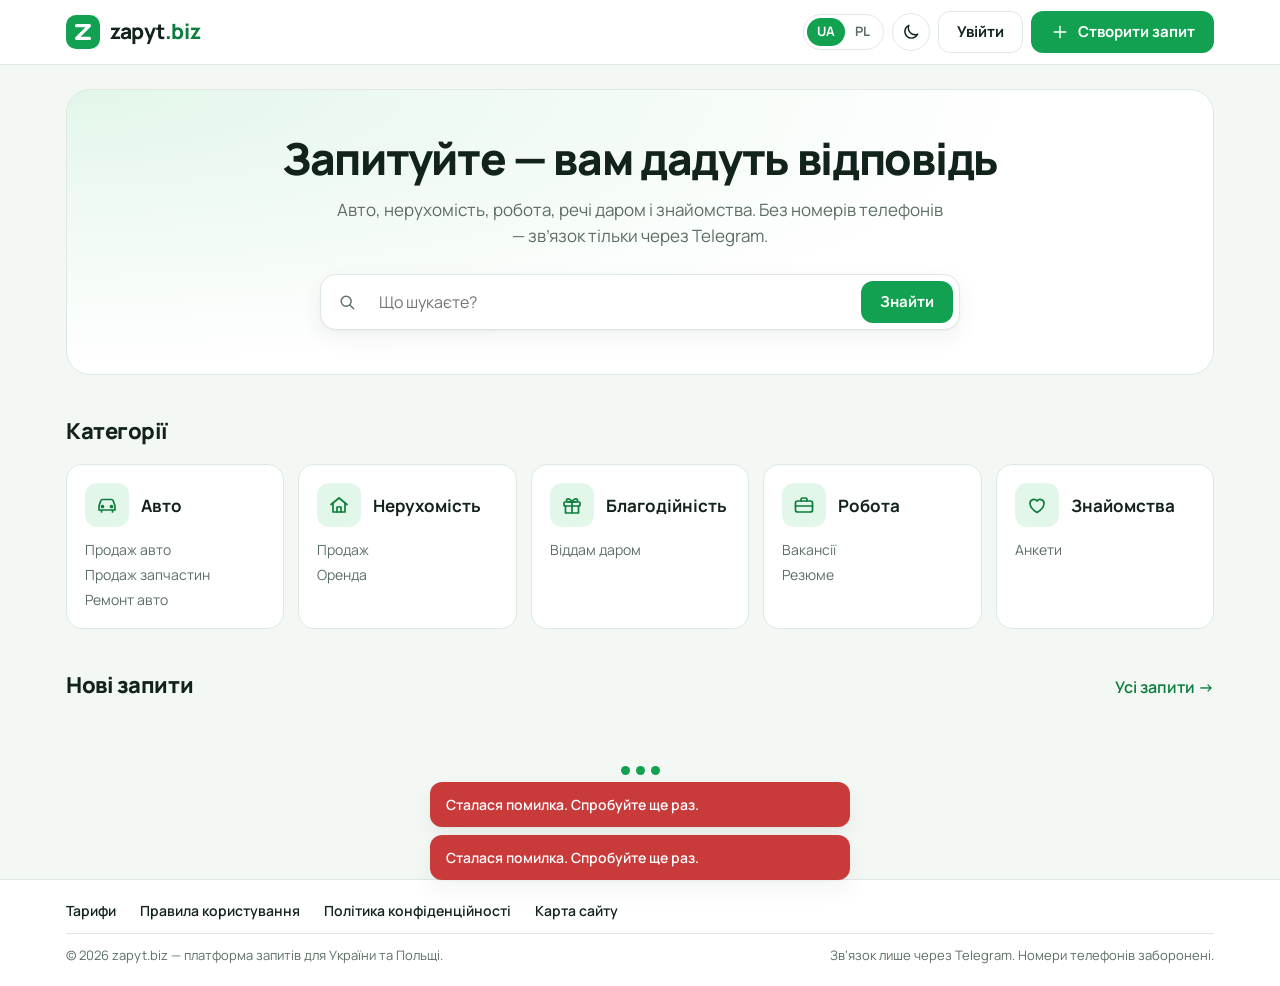
==== public/index.html @ 94d5d142 "Демо-режим для GitHub Pages: дані в браузері, відносні шляхи Co-Authored-By: Claude Opus 5.5 <norepl" ====
<!doctype html>
<html lang="uk">
<head>
  <meta charset="utf-8">
  <meta name="viewport" content="width=device-width, initial-scale=1">
  <title>zapyt.biz — запити на авто, нерухомість, роботу</title>
  <meta name="description" content="zapyt.biz — платформа запитів: авто, нерухомість, благодійність, робота, знайомства. Platforma zapytań po ukraińsku i po polsku.">
  <meta name="theme-color" content="#12a150">
  <link rel="icon" href="data:image/svg+xml,%3Csvg xmlns='http://www.w3.org/2000/svg' viewBox='0 0 32 32'%3E%3Crect width='32' height='32' rx='9' fill='%2312a150'/%3E%3Cpath d='M10 10h12l-12 12h12' fill='none' stroke='%23fff' stroke-width='3.2' stroke-linecap='round' stroke-linejoin='round'/%3E%3C/svg%3E">
  <script>
    (function () {
      var theme = null;
      try { theme = localStorage.getItem('theme'); } catch (e) {}
      if (!theme) theme = matchMedia('(prefers-color-scheme: dark)').matches ? 'dark' : 'light';
      document.documentElement.dataset.theme = theme;
    })();
  </script>
  <link rel="preconnect" href="https://fonts.googleapis.com">
  <link rel="preconnect" href="https://fonts.gstatic.com" crossorigin>
  <link href="https://fonts.googleapis.com/css2?family=Manrope:wght@400;500;600;700;800&display=swap" rel="stylesheet">
  <link rel="stylesheet" href="styles.css">
</head>
<body>
  <div class="demo-banner" id="demo-banner" hidden></div>
  <header class="header">
    <div class="container header-row">
      <a class="logo" href="#/" aria-label="zapyt.biz">
        <span class="logo-mark"><svg viewBox="0 0 32 32" aria-hidden="true"><path d="M10 10h12l-12 12h12" fill="none" stroke="currentColor" stroke-width="3.2" stroke-linecap="round" stroke-linejoin="round"/></svg></span>
        <span>zapyt<b>.biz</b></span>
      </a>
      <div class="header-actions" id="header-actions"></div>
    </div>
  </header>

  <main class="container" id="app"></main>

  <footer class="footer">
    <div class="container footer-row" id="footer"></div>
  </footer>

  <div id="modal-root"></div>
  <div id="toasts" aria-live="polite"></div>

  <script src="i18n.js"></script>
  <script src="pages.js"></script>
  <script src="demo-api.js"></script>
  <script src="app.js"></script>
</body>
</html>
---- public/styles.css ----
:root {
  --bg: #f4f8f5;
  --surface: #ffffff;
  --surface-2: #f0f6f2;
  --text: #11231a;
  --muted: #5c6f64;
  --border: #dfe9e3;
  --green: #12a150;
  --green-hover: #0d8a43;
  --green-soft: #e3f6ea;
  --green-text: #0b7d3c;
  --on-green: #ffffff;
  --danger: #c93a3a;
  --shadow: 0 1px 2px rgba(16, 40, 26, .05), 0 8px 24px rgba(16, 40, 26, .06);
  --radius: 16px;
  color-scheme: light;
}

:root[data-theme="dark"] {
  --bg: #0b130f;
  --surface: #131d18;
  --surface-2: #19261f;
  --text: #e7f2ea;
  --muted: #93a79b;
  --border: #24342b;
  --green: #2ecf77;
  --green-hover: #4ddc8d;
  --green-soft: #153322;
  --green-text: #4ddc8d;
  --on-green: #05210f;
  --danger: #ff7a7a;
  --shadow: 0 1px 2px rgba(0, 0, 0, .3), 0 8px 24px rgba(0, 0, 0, .25);
  color-scheme: dark;
}

* { box-sizing: border-box; }

html { -webkit-text-size-adjust: 100%; }

body {
  margin: 0;
  min-height: 100vh;
  display: flex;
  flex-direction: column;
  background: var(--bg);
  color: var(--text);
  font: 16px/1.5 Manrope, -apple-system, "Segoe UI", Roboto, sans-serif;
}

h1, h2, h3, p { margin: 0; }
a { color: inherit; text-decoration: none; }
img { display: block; max-width: 100%; }
[hidden] { display: none !important; }

.container { width: 100%; max-width: 1180px; margin: 0 auto; padding: 0 16px; }
main.container { flex: 1; padding-top: 24px; padding-bottom: 56px; }

.icon { width: 20px; height: 20px; flex: none; }
.muted { color: var(--muted); }
.small { font-size: 13px; }
.pre { white-space: pre-wrap; overflow-wrap: anywhere; }
.link { color: var(--green-text); font-weight: 600; display: inline-flex; align-items: center; gap: 6px; }
.link:hover { text-decoration: underline; }
.stack { display: grid; gap: 12px; }

/* Смужка демо-режиму */
.demo-banner { padding: 6px 16px; background: var(--green); color: var(--on-green); font-size: 13px; font-weight: 600; text-align: center; }

/* Шапка */
.header {
  position: sticky; top: 0; z-index: 20;
  background: color-mix(in srgb, var(--surface) 88%, transparent);
  backdrop-filter: blur(12px);
  border-bottom: 1px solid var(--border);
}
.header-row { display: flex; align-items: center; justify-content: space-between; gap: 12px; height: 64px; }
.logo { display: flex; align-items: center; gap: 10px; font-size: 21px; font-weight: 800; letter-spacing: -.02em; }
.logo b { color: var(--green-text); font-weight: 800; }
.logo-mark { width: 34px; height: 34px; border-radius: 10px; background: var(--green); color: var(--on-green); display: grid; place-items: center; }
.logo-mark svg { width: 34px; height: 34px; }
.header-actions { display: flex; align-items: center; gap: 8px; }

.lang { display: flex; padding: 3px; border: 1px solid var(--border); border-radius: 999px; background: var(--surface); }
.lang button { border: 0; background: none; color: var(--muted); font: inherit; font-size: 13px; font-weight: 700; padding: 4px 10px; border-radius: 999px; cursor: pointer; }
.lang button.on { background: var(--green); color: var(--on-green); }

.icon-btn {
  width: 38px; height: 38px; display: grid; place-items: center; flex: none;
  border: 1px solid var(--border); border-radius: 999px; background: var(--surface); color: var(--text); cursor: pointer;
}
.icon-btn:hover { border-color: var(--green); color: var(--green-text); }

.user-chip { display: flex; align-items: center; gap: 8px; padding: 4px 12px 4px 4px; border: 1px solid var(--border); border-radius: 999px; background: var(--surface); font-weight: 600; font-size: 14px; }
.user-chip:hover { border-color: var(--green); }
.user-chip span:last-child { max-width: 120px; overflow: hidden; text-overflow: ellipsis; white-space: nowrap; }

.avatar { width: 30px; height: 30px; border-radius: 50%; background: var(--green-soft); color: var(--green-text); display: grid; place-items: center; font-weight: 800; font-size: 14px; object-fit: cover; flex: none; }
.avatar-lg { width: 52px; height: 52px; font-size: 22px; }

/* Кнопки */
.btn {
  display: inline-flex; align-items: center; justify-content: center; gap: 8px;
  height: 42px; padding: 0 18px; border-radius: 12px; border: 1px solid transparent;
  font: inherit; font-weight: 700; font-size: 15px; cursor: pointer; white-space: nowrap;
  transition: background .15s, border-color .15s, transform .05s;
}
.btn:active { transform: translateY(1px); }
.btn:disabled { opacity: .6; cursor: default; }
.btn-primary { background: var(--green); color: var(--on-green); }
.btn-primary:hover { background: var(--green-hover); }
.btn-ghost { background: var(--surface); border-color: var(--border); color: var(--text); }
.btn-ghost:hover { border-color: var(--green); color: var(--green-text); }
.btn-danger { background: none; border-color: var(--border); color: var(--danger); }
.btn-danger:hover { border-color: var(--danger); }
.btn-block { width: 100%; }

:focus-visible { outline: 2px solid var(--green); outline-offset: 2px; }

/* Головна */
.hero {
  padding: 44px 28px; margin-bottom: 36px; border-radius: 24px; text-align: center;
  background: radial-gradient(120% 140% at 0% 0%, var(--green-soft), var(--surface) 70%);
  border: 1px solid var(--border);
}
.hero h1 { font-size: clamp(28px, 5vw, 44px); line-height: 1.12; font-weight: 800; letter-spacing: -.03em; text-wrap: balance; }
.hero p { max-width: 620px; margin: 14px auto 26px; color: var(--muted); font-size: 17px; text-wrap: pretty; }

.search {
  display: flex; align-items: center; gap: 10px; max-width: 640px; margin: 0 auto;
  padding: 6px 6px 6px 16px; border-radius: 16px; background: var(--surface); border: 1px solid var(--border); box-shadow: var(--shadow);
}
.search:focus-within { border-color: var(--green); }
.search .icon { color: var(--muted); }
.search input { flex: 1; min-width: 0; height: 42px; border: 0; background: none; color: var(--text); font: inherit; outline: none; }
.search-compact { max-width: none; margin-bottom: 18px; }

.section-title { font-size: 22px; font-weight: 800; letter-spacing: -.02em; margin: 0 0 16px; }
.section-head { display: flex; align-items: baseline; justify-content: space-between; gap: 12px; }
#app > section + section, .grid + .section-title, p + .section-title { margin-top: 40px; }

.cat-grid { display: grid; grid-template-columns: repeat(auto-fit, minmax(200px, 1fr)); gap: 14px; }
.cat-card { padding: 18px; border-radius: var(--radius); background: var(--surface); border: 1px solid var(--border); }
.cat-card:hover { border-color: var(--green); }
.cat-head { display: flex; align-items: center; gap: 12px; font-size: 17px; }
.cat-icon { width: 44px; height: 44px; border-radius: 12px; background: var(--green-soft); color: var(--green-text); display: grid; place-items: center; }
.cat-icon .icon { width: 24px; height: 24px; }
.cat-subs { display: flex; flex-direction: column; gap: 4px; margin-top: 12px; font-size: 14px; color: var(--muted); }
.cat-subs a:hover { color: var(--green-text); }

/* Картки */
.grid { display: grid; grid-template-columns: repeat(auto-fill, minmax(230px, 1fr)); gap: 16px; }
.card { display: flex; flex-direction: column; border-radius: var(--radius); overflow: hidden; background: var(--surface); border: 1px solid var(--border); transition: transform .15s, box-shadow .15s, border-color .15s; }
.card:hover { transform: translateY(-2px); box-shadow: var(--shadow); border-color: var(--green); }
.card.is-closed { opacity: .7; }
.card-media { position: relative; aspect-ratio: 4 / 3; background: var(--surface-2); }
.card-media img { width: 100%; height: 100%; object-fit: cover; }
.card-placeholder { width: 100%; height: 100%; display: grid; place-items: center; color: var(--green); background: linear-gradient(135deg, var(--green-soft), var(--surface-2)); }
.card-placeholder .icon { width: 56px; height: 56px; stroke-width: 1.2; opacity: .75; }
.badge { position: absolute; left: 10px; top: 10px; padding: 3px 10px; border-radius: 999px; background: var(--surface); color: var(--green-text); font-size: 12px; font-weight: 700; }
.badge-closed { left: auto; right: 10px; background: var(--text); color: var(--surface); }
.badge.static { position: static; display: inline-block; margin-bottom: 8px; }
.card-body { display: flex; flex-direction: column; gap: 6px; padding: 14px; flex: 1; }
.card-body h3 { font-size: 15px; font-weight: 600; line-height: 1.35; display: -webkit-box; -webkit-line-clamp: 2; -webkit-box-orient: vertical; overflow: hidden; }
.card-price { font-size: 17px; font-weight: 800; color: var(--green-text); }
.card-meta { display: flex; align-items: center; flex-wrap: wrap; gap: 4px; margin-top: auto; color: var(--muted); font-size: 13px; }
.card-meta .icon { width: 15px; height: 15px; }
.card-extra { margin-top: 6px; padding-top: 8px; border-top: 1px solid var(--border); font-size: 13px; color: var(--muted); display: -webkit-box; -webkit-line-clamp: 2; -webkit-box-orient: vertical; overflow: hidden; }

/* Список */
.tabs { display: flex; gap: 8px; overflow-x: auto; padding-bottom: 4px; margin-bottom: 12px; scrollbar-width: none; }
.tabs::-webkit-scrollbar { display: none; }
.tab, .chip { display: inline-flex; align-items: center; gap: 8px; flex: none; padding: 8px 14px; border-radius: 999px; border: 1px solid var(--border); background: var(--surface); font-weight: 600; font-size: 14px; }
.tab:hover, .chip:hover { border-color: var(--green); }
.tab.on { background: var(--green); border-color: var(--green); color: var(--on-green); }
.chips { display: flex; flex-wrap: wrap; gap: 8px; margin-bottom: 12px; }
.chip { padding: 5px 12px; font-size: 13px; }
.chip.on { background: var(--green-soft); border-color: var(--green); color: var(--green-text); }

.filters { display: flex; flex-wrap: wrap; align-items: flex-end; gap: 12px; padding: 16px; margin-bottom: 20px; border-radius: var(--radius); background: var(--surface); border: 1px solid var(--border); }
.filters .field { flex: 1 1 160px; }
.filters .field-narrow { flex: 1 1 100px; }
.results-count { margin-bottom: 12px; font-size: 14px; }
.pager { display: grid; grid-template-columns: 1fr auto 1fr; align-items: center; gap: 12px; margin-top: 28px; }
.pager > :last-child { justify-self: end; }
.pager > :first-child { justify-self: start; }

/* Поля */
.field { display: flex; flex-direction: column; gap: 6px; min-width: 0; }
.field > span { font-size: 13px; font-weight: 700; color: var(--muted); }
.field small, .contact-box small { font-size: 12px; color: var(--muted); }
input, select, textarea {
  width: 100%; padding: 10px 12px; border-radius: 12px; border: 1px solid var(--border);
  background: var(--surface); color: var(--text); font: inherit; font-size: 15px;
}
input, select { height: 42px; }
textarea { resize: vertical; min-height: 96px; }
input:focus, select:focus, textarea:focus { outline: none; border-color: var(--green); box-shadow: 0 0 0 3px var(--green-soft); }
.input-prefix { display: flex; align-items: center; border: 1px solid var(--border); border-radius: 12px; background: var(--surface); }
.input-prefix:focus-within { border-color: var(--green); box-shadow: 0 0 0 3px var(--green-soft); }
.input-prefix i { padding-left: 12px; color: var(--muted); font-style: normal; font-weight: 700; }
.input-prefix input { border: 0; box-shadow: none !important; background: none; padding-left: 4px; }

/* Панелі, сторінка запиту */
.panel { padding: 22px; border-radius: var(--radius); background: var(--surface); border: 1px solid var(--border); }
.panel h2 { font-size: 18px; font-weight: 800; margin-bottom: 10px; }
.back { display: inline-flex; align-items: center; gap: 4px; margin-bottom: 16px; color: var(--muted); font-weight: 600; font-size: 14px; }
.back:hover { color: var(--green-text); }

.detail { display: grid; grid-template-columns: minmax(0, 1fr) 340px; gap: 20px; align-items: start; }
.detail-main, .detail-side { display: grid; gap: 16px; min-width: 0; }
.detail-side { position: sticky; top: 84px; }
.detail-side h1 { font-size: 22px; line-height: 1.25; font-weight: 800; letter-spacing: -.02em; overflow-wrap: anywhere; }
.detail-price { margin: 10px 0; font-size: 26px; font-weight: 800; color: var(--green-text); }
.detail-side .panel { display: grid; gap: 10px; }
.detail-side .detail-price { margin: 0; }
.author { display: flex; align-items: center; gap: 12px; }
.contact-nick { text-align: center; font-weight: 700; color: var(--green-text); }

.gallery { border-radius: var(--radius); overflow: hidden; background: var(--surface); border: 1px solid var(--border); }
.gallery > img { width: 100%; max-height: 520px; object-fit: contain; background: var(--surface-2); }
.gallery-placeholder { aspect-ratio: 16 / 7; }
.thumbs { display: flex; gap: 8px; padding: 10px; overflow-x: auto; }
.thumbs button { flex: none; width: 76px; height: 58px; padding: 0; border-radius: 10px; overflow: hidden; border: 2px solid transparent; background: none; cursor: pointer; }
.thumbs button.on { border-color: var(--green); }
.thumbs img { width: 100%; height: 100%; object-fit: cover; }

.response { display: flex; gap: 12px; padding: 14px 0; border-top: 1px solid var(--border); }
.response:first-of-type { margin-top: 12px; }
.response > div { display: grid; gap: 6px; min-width: 0; }
.response-head { display: flex; align-items: baseline; flex-wrap: wrap; gap: 8px; }
.quote { padding: 12px 14px; border-radius: 12px; background: var(--green-soft); }
.panel .stack { margin-top: 12px; }
.panel .stack .btn { justify-self: start; }

/* Форма запиту */
.form { max-width: 760px; margin: 0 auto; display: grid; gap: 18px; }
.form h1 { font-size: 26px; font-weight: 800; letter-spacing: -.02em; }
.row { display: grid; grid-template-columns: 1fr 1fr; gap: 14px; }
.photo-list { display: flex; flex-wrap: wrap; gap: 10px; }
.photo { position: relative; width: 104px; height: 80px; border-radius: 12px; overflow: hidden; border: 1px solid var(--border); }
.photo img { width: 100%; height: 100%; object-fit: cover; }
.photo button { position: absolute; top: 4px; right: 4px; width: 24px; height: 24px; padding: 0; border: 0; border-radius: 50%; background: rgba(0, 0, 0, .6); color: #fff; display: grid; place-items: center; cursor: pointer; }
.photo button .icon { width: 14px; height: 14px; }
.photo-add { display: grid; place-items: center; align-content: center; gap: 2px; border-style: dashed; background: var(--surface-2); color: var(--muted); font: inherit; font-size: 12px; font-weight: 600; cursor: pointer; }
.photo-add:hover { border-color: var(--green); color: var(--green-text); }
.contact-box { display: flex; align-items: center; gap: 14px; padding: 14px; border-radius: 12px; background: var(--green-soft); }
.contact-box > div:last-child { display: grid; gap: 2px; }
.contact-icon { width: 42px; height: 42px; border-radius: 50%; background: var(--green); color: var(--on-green); display: grid; place-items: center; flex: none; }
.form-actions { display: flex; justify-content: flex-end; gap: 10px; }

.me-head { display: flex; align-items: center; justify-content: space-between; flex-wrap: wrap; gap: 14px; margin-bottom: 32px; }
.me-head h1 { font-size: 22px; font-weight: 800; }

/* Порожні стани, завантаження */
.empty { padding: 56px 20px; text-align: center; border-radius: var(--radius); border: 1px dashed var(--border); background: var(--surface); display: grid; gap: 8px; justify-items: center; }
.empty-icon { width: 52px; height: 52px; border-radius: 50%; background: var(--green-soft); color: var(--green-text); display: grid; place-items: center; }
.loading { display: flex; justify-content: center; gap: 6px; padding: 48px 0; }
.loading span { width: 9px; height: 9px; border-radius: 50%; background: var(--green); animation: pulse 1s infinite ease-in-out; }
.loading span:nth-child(2) { animation-delay: .15s; }
.loading span:nth-child(3) { animation-delay: .3s; }
@keyframes pulse { 0%, 80%, 100% { opacity: .25; transform: scale(.8); } 40% { opacity: 1; transform: scale(1); } }

/* Вікно входу */
.modal-backdrop { position: fixed; inset: 0; z-index: 50; display: grid; place-items: center; padding: 16px; background: rgba(5, 15, 10, .55); backdrop-filter: blur(3px); }
.modal { position: relative; width: 100%; max-width: 420px; padding: 32px 26px 26px; border-radius: 22px; background: var(--surface); border: 1px solid var(--border); box-shadow: var(--shadow); display: grid; gap: 14px; text-align: center; }
.modal h2 { font-size: 22px; font-weight: 800; letter-spacing: -.02em; }
.modal .field { text-align: left; }
.modal-close { position: absolute; top: 12px; right: 12px; border: 0; }
.modal-icon { width: 56px; height: 56px; margin: 0 auto; border-radius: 50%; background: var(--green-soft); color: var(--green-text); display: grid; place-items: center; }
.modal-icon .icon { width: 28px; height: 28px; }
.tg-widget { min-height: 48px; display: grid; place-items: center; }
.notice { padding: 12px 14px; border-radius: 12px; background: var(--surface-2); border: 1px dashed var(--border); font-size: 13px; text-align: left; color: var(--muted); }
.notice b { color: var(--text); }

#toasts { position: fixed; left: 50%; bottom: 20px; transform: translateX(-50%); z-index: 60; display: grid; gap: 8px; width: min(92vw, 420px); pointer-events: none; }
.toast { padding: 12px 16px; border-radius: 12px; background: var(--text); color: var(--bg); font-weight: 600; font-size: 14px; box-shadow: var(--shadow); animation: rise .2s ease-out; }
.toast-error { background: var(--danger); color: #fff; }
:root[data-theme="dark"] .toast-error { color: #2a0808; }
@keyframes rise { from { opacity: 0; transform: translateY(8px); } }

.footer { border-top: 1px solid var(--border); background: var(--surface); }
.footer-row { display: flex; flex-wrap: wrap; justify-content: space-between; gap: 6px 24px; padding-top: 20px; padding-bottom: 20px; color: var(--muted); font-size: 13px; }

/* Підвал із посиланнями */
.footer-row { flex-direction: column; gap: 12px; }
.footer-links { display: flex; flex-wrap: wrap; gap: 8px 24px; font-size: 14px; font-weight: 600; color: var(--text); }
.footer-links a:hover { color: var(--green-text); }
.footer-note { display: flex; flex-wrap: wrap; justify-content: space-between; gap: 6px 24px; padding-top: 12px; border-top: 1px solid var(--border); }

/* Інформаційні сторінки */
.prose { max-width: 820px; margin: 0 auto; }
.prose h1 { font-size: 28px; font-weight: 800; letter-spacing: -.02em; margin-bottom: 4px; }
.prose h2 { font-size: 18px; margin: 26px 0 8px; }
.prose p, .prose li { color: var(--text); line-height: 1.65; }
.prose ul { margin: 8px 0; padding-left: 22px; }
.prose li + li { margin-top: 4px; }
.prose a { color: var(--green-text); font-weight: 600; }
.prose a:hover { text-decoration: underline; }
.sitemap { display: grid; grid-template-columns: repeat(auto-fill, minmax(190px, 1fr)); gap: 4px 28px; }
.sitemap ul { list-style: none; padding: 0; }
.sitemap h2 a { color: var(--text); }

/* Тарифи */
.pricing-head { max-width: 640px; margin: 8px auto 28px; text-align: center; }
.pricing-head h1 { font-size: clamp(28px, 4vw, 38px); font-weight: 800; letter-spacing: -.03em; margin-bottom: 8px; }
.plans { display: grid; grid-template-columns: repeat(auto-fit, minmax(250px, 1fr)); gap: 18px; align-items: stretch; }
.plan { position: relative; display: flex; flex-direction: column; gap: 6px; padding: 26px; }
.plan h2 { font-size: 20px; margin: 0; }
.plan-popular { border: 2px solid var(--green); box-shadow: var(--shadow); }
.plan-tag { position: absolute; top: -12px; left: 24px; padding: 3px 12px; border-radius: 999px; background: var(--green); color: var(--on-green); font-size: 12px; font-weight: 700; }
.plan-price { display: flex; align-items: baseline; gap: 8px; margin: 12px 0 6px; }
.plan-price b { font-size: 32px; font-weight: 800; letter-spacing: -.02em; }
.plan ul { list-style: none; padding: 0; margin: 8px 0 20px; display: grid; gap: 10px; flex: 1; align-content: start; }
.plan li { display: flex; gap: 10px; align-items: flex-start; font-size: 15px; }
.plan li .icon { color: var(--green-text); margin-top: 2px; }
.pricing-note { text-align: center; margin-top: 20px; }

/* Підтвердження номера */
.code-input { text-align: center; font-size: 24px; font-weight: 800; letter-spacing: .35em; height: 54px; }
.dev-code { font-size: 18px; letter-spacing: .12em; color: var(--green-text) !important; }
.verify-links { display: flex; flex-wrap: wrap; justify-content: space-between; gap: 8px; }
.link-btn { border: 0; padding: 0; background: none; font: inherit; font-size: 13px; font-weight: 600; color: var(--green-text); cursor: pointer; }
.link-btn:disabled { color: var(--muted); cursor: default; }
.banner { display: flex; flex-wrap: wrap; align-items: center; justify-content: space-between; gap: 12px; padding: 14px 18px; margin: -16px 0 32px; border-radius: var(--radius); background: var(--green-soft); border: 1px solid var(--green); font-weight: 600; }
.verified-line { display: flex; align-items: center; gap: 8px; margin: -16px 0 32px; color: var(--green-text); font-weight: 600; font-size: 14px; }

@media (max-width: 860px) {
  .detail { grid-template-columns: 1fr; }
  .detail-side { position: static; order: -1; }
}

@media (max-width: 640px) {
  .header-row { height: 58px; gap: 8px; }
  .logo { font-size: 18px; }
  .logo-mark, .logo-mark svg { width: 30px; height: 30px; }
  .header-actions { gap: 6px; }
  #create-btn { width: 40px; height: 40px; padding: 0; border-radius: 999px; }
  #create-btn span, .user-chip span:last-child { display: none; }
  .user-chip { padding: 3px; }
  #login-btn { padding: 0 12px; height: 38px; font-size: 14px; }
  .hero { padding: 30px 18px; }
  .search .btn { padding: 0 14px; }
  .grid { grid-template-columns: repeat(2, minmax(0, 1fr)); gap: 10px; }
  .card-body { padding: 10px; }
  .card-price { font-size: 15px; }
  .row { grid-template-columns: 1fr; }
  .panel { padding: 16px; }
  .form-actions .btn { flex: 1; }
}

@media (prefers-reduced-motion: reduce) {
  * { animation: none !important; transition: none !important; }
}
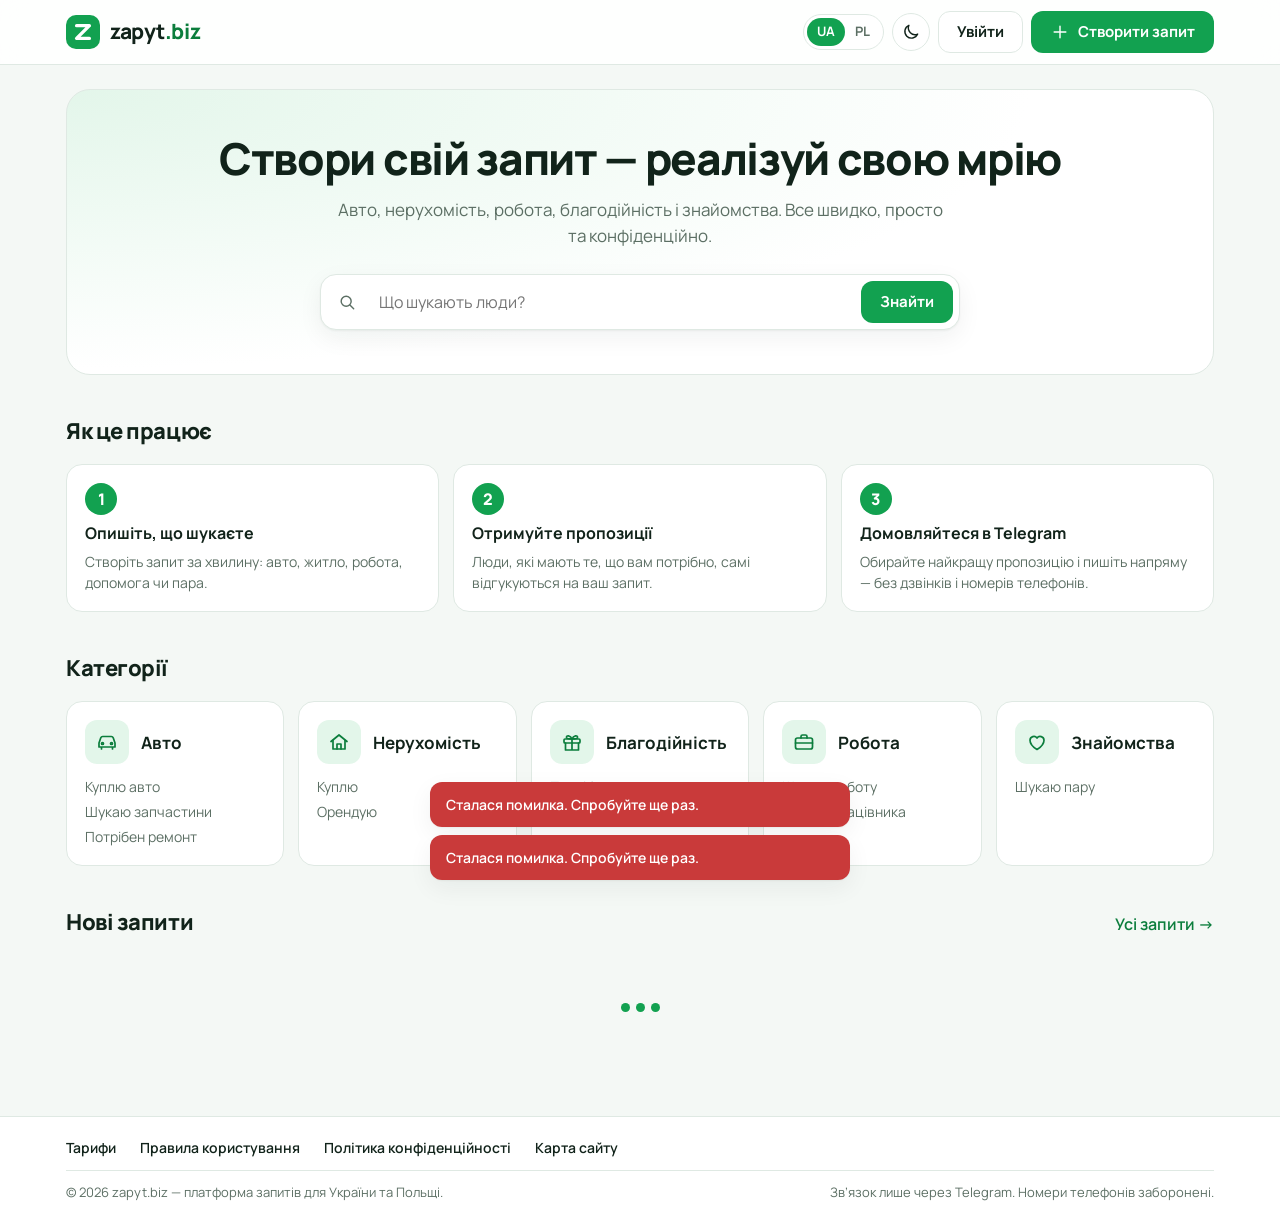
==== commit be87cefc: "На телефоні каталог відкривається стрічкою зі свайпом; категорії та фільтри у стрічці; скидання кешу" ====
--- a/public/index.html
+++ b/public/index.html
@@ -18,7 +18,7 @@
   <link rel="preconnect" href="https://fonts.googleapis.com">
   <link rel="preconnect" href="https://fonts.gstatic.com" crossorigin>
   <link href="https://fonts.googleapis.com/css2?family=Manrope:wght@400;500;600;700;800&display=swap" rel="stylesheet">
-  <link rel="stylesheet" href="styles.css">
+  <link rel="stylesheet" href="styles.css?v=4">
 </head>
 <body>
   <div class="demo-banner" id="demo-banner" hidden></div>
@@ -41,9 +41,9 @@
   <div id="modal-root"></div>
   <div id="toasts" aria-live="polite"></div>
 
-  <script src="i18n.js"></script>
-  <script src="pages.js"></script>
-  <script src="demo-api.js"></script>
-  <script src="app.js"></script>
+  <script src="i18n.js?v=4"></script>
+  <script src="pages.js?v=4"></script>
+  <script src="demo-api.js?v=4"></script>
+  <script src="app.js?v=4"></script>
 </body>
 </html>
--- a/public/styles.css
+++ b/public/styles.css
@@ -137,6 +137,11 @@
 .section-title { font-size: 22px; font-weight: 800; letter-spacing: -.02em; margin: 0 0 16px; }
 .section-head { display: flex; align-items: baseline; justify-content: space-between; gap: 12px; }
 #app > section + section, .grid + .section-title, p + .section-title { margin-top: 40px; }
+
+.how { list-style: none; padding: 0; margin: 0; display: grid; grid-template-columns: repeat(auto-fit, minmax(220px, 1fr)); gap: 14px; }
+.how li { display: grid; gap: 6px; padding: 18px; border-radius: var(--radius); background: var(--surface); border: 1px solid var(--border); }
+.how-num { width: 32px; height: 32px; border-radius: 50%; background: var(--green); color: var(--on-green); display: grid; place-items: center; font-weight: 800; }
+.how p { font-size: 14px; }
 
 .cat-grid { display: grid; grid-template-columns: repeat(auto-fit, minmax(200px, 1fr)); gap: 14px; }
 .cat-card { padding: 18px; border-radius: var(--radius); background: var(--surface); border: 1px solid var(--border); }
@@ -324,6 +329,90 @@
 .banner { display: flex; flex-wrap: wrap; align-items: center; justify-content: space-between; gap: 12px; padding: 14px 18px; margin: -16px 0 32px; border-radius: var(--radius); background: var(--green-soft); border: 1px solid var(--green); font-weight: 600; }
 .verified-line { display: flex; align-items: center; gap: 8px; margin: -16px 0 32px; color: var(--green-text); font-weight: 600; font-size: 14px; }
 
+/* Формати каталогу */
+.results-bar { display: flex; align-items: center; justify-content: space-between; gap: 12px; margin-bottom: 12px; }
+.results-bar .results-count { margin: 0; }
+.view-switch { display: flex; padding: 3px; border: 1px solid var(--border); border-radius: 12px; background: var(--surface); }
+.view-switch button { display: flex; align-items: center; gap: 6px; padding: 6px 10px; border: 0; border-radius: 9px; background: none; color: var(--muted); font: inherit; font-size: 13px; font-weight: 600; cursor: pointer; }
+.view-switch button .icon { width: 18px; height: 18px; }
+.view-switch button.on { background: var(--green-soft); color: var(--green-text); }
+
+.rows { display: grid; gap: 12px; }
+.row-card { display: flex; gap: 16px; padding: 12px; border-radius: var(--radius); background: var(--surface); border: 1px solid var(--border); transition: border-color .15s, box-shadow .15s; }
+.row-card:hover { border-color: var(--green); box-shadow: var(--shadow); }
+.row-media { flex: 0 0 200px; aspect-ratio: 4 / 3; border-radius: 12px; overflow: hidden; background: var(--surface-2); }
+.row-media img { width: 100%; height: 100%; object-fit: cover; }
+.row-media .card-placeholder .icon { width: 44px; height: 44px; }
+.row-body { flex: 1; min-width: 0; display: flex; flex-direction: column; gap: 6px; }
+.row-sub { font-size: 12px; font-weight: 700; color: var(--green-text); }
+.row-body h3 { font-size: 17px; font-weight: 700; line-height: 1.3; overflow-wrap: anywhere; }
+.row-excerpt { color: var(--muted); font-size: 14px; display: -webkit-box; -webkit-line-clamp: 2; -webkit-box-orient: vertical; overflow: hidden; }
+.row-foot { margin-top: auto; display: flex; flex-wrap: wrap; align-items: center; justify-content: space-between; gap: 6px 12px; }
+.row-foot .card-meta { margin-top: 0; }
+
+.lines { border: 1px solid var(--border); border-radius: var(--radius); background: var(--surface); overflow: hidden; }
+.line { display: flex; align-items: center; gap: 12px; padding: 10px 14px; }
+.line + .line { border-top: 1px solid var(--border); }
+.line:hover { background: var(--surface-2); }
+.line-icon { width: 44px; height: 44px; flex: none; display: grid; place-items: center; overflow: hidden; border-radius: 10px; background: var(--green-soft); color: var(--green-text); }
+.line-icon img { width: 100%; height: 100%; object-fit: cover; }
+.line-main { flex: 1; min-width: 0; display: grid; gap: 2px; }
+.line-main b, .line-main small { white-space: nowrap; overflow: hidden; text-overflow: ellipsis; }
+.line-main b { font-size: 15px; font-weight: 600; }
+.line-main small { font-size: 12px; color: var(--muted); }
+.line-price { font-size: 14px; font-weight: 800; color: var(--green-text); white-space: nowrap; }
+.row-card.is-closed, .line.is-closed { opacity: .7; }
+
+/* Стрічка запитів на телефоні */
+body.feed-open { overflow: hidden; }
+.feed { position: fixed; inset: 0; z-index: 40; background: var(--bg); }
+.feed-top { position: absolute; top: 0; left: 0; right: 0; z-index: 2; display: flex; align-items: center; gap: 10px; padding: 10px 12px; background: linear-gradient(rgba(0, 0, 0, .5), transparent); color: #fff; pointer-events: none; }
+.feed-top > * { pointer-events: auto; }
+.feed-top .icon-btn { background: rgba(0, 0, 0, .35); border-color: transparent; color: #fff; }
+.feed-counter { font-size: 13px; font-weight: 700; }
+.feed-logo { margin-left: auto; font-weight: 800; }
+.feed-logo b { color: #7ef0ad; }
+.feed-scroll { height: 100%; overflow-y: auto; scroll-snap-type: y mandatory; overscroll-behavior: contain; scrollbar-width: none; }
+.feed-scroll::-webkit-scrollbar { display: none; }
+.slide { height: 100%; scroll-snap-align: start; scroll-snap-stop: always; display: flex; flex-direction: column; overflow: hidden; background: var(--surface); }
+.slide-media { position: relative; flex: 0 0 46%; background: var(--surface-2); }
+.slide-media .badge { top: 62px; left: 14px; }
+.slide-photos { display: flex; height: 100%; overflow-x: auto; scroll-snap-type: x mandatory; scrollbar-width: none; }
+.slide-photos::-webkit-scrollbar { display: none; }
+.slide-photos img { flex: 0 0 100%; width: 100%; height: 100%; object-fit: cover; scroll-snap-align: start; }
+.slide-placeholder { height: 100%; }
+.slide-placeholder .icon { width: 84px; height: 84px; }
+.slide-count { position: absolute; right: 12px; bottom: 12px; display: flex; align-items: center; gap: 4px; padding: 3px 9px; border-radius: 999px; background: rgba(0, 0, 0, .55); color: #fff; font-size: 12px; font-weight: 700; }
+.slide-count .icon { width: 14px; height: 14px; }
+.slide-info { flex: 1; min-height: 0; display: flex; flex-direction: column; gap: 8px; padding: 16px 16px calc(16px + env(safe-area-inset-bottom)); }
+.slide-price { font-size: 24px; font-weight: 800; color: var(--green-text); letter-spacing: -.01em; }
+.slide-info h2 { font-size: 19px; line-height: 1.3; font-weight: 800; overflow-wrap: anywhere; }
+.slide-info .card-meta { margin-top: 0; }
+.slide-text { min-height: 0; overflow: hidden; display: -webkit-box; -webkit-line-clamp: 5; -webkit-box-orient: vertical; color: var(--muted); font-size: 15px; white-space: pre-line; }
+.slide-more { font-size: 14px; }
+.slide-author { display: flex; align-items: center; gap: 8px; font-size: 14px; font-weight: 600; }
+.slide-actions { display: flex; gap: 10px; margin-top: auto; }
+.slide-actions .btn { height: 48px; }
+.slide-actions > :first-child { flex: 1; }
+.slide-icon-btn { width: 48px; padding: 0; flex: none; }
+.feed-hint { position: absolute; left: 50%; bottom: 120px; z-index: 3; transform: translateX(-50%); display: flex; align-items: center; gap: 8px; width: max-content; max-width: calc(100% - 32px); padding: 10px 16px; border-radius: 999px; background: rgba(0, 0, 0, .75); color: #fff; font-size: 14px; font-weight: 600; pointer-events: none; animation: bob 1.2s ease-in-out infinite; }
+@keyframes bob { 50% { transform: translate(-50%, -6px); } }
+
+.feed.list-mode .feed-top { flex-wrap: wrap; row-gap: 8px; padding-bottom: 18px; background: linear-gradient(rgba(0, 0, 0, .6), transparent); }
+.feed.list-mode .feed-logo { margin-left: auto; }
+.feed-cats { flex: 0 0 100%; display: flex; gap: 6px; overflow-x: auto; scrollbar-width: none; }
+.feed-cats::-webkit-scrollbar { display: none; }
+.feed-cats a { flex: none; padding: 6px 12px; border-radius: 999px; background: rgba(0, 0, 0, .35); color: #fff; font-size: 13px; font-weight: 700; }
+.feed-cats a.on { background: #fff; color: #0b7d3c; }
+.feed.list-mode .slide-media .badge { top: 112px; }
+.slide-empty { display: grid; place-items: center; padding: 120px 16px 16px; }
+.slide-empty .empty { width: 100%; }
+
+/* Нижня панель для пропозиції */
+.sheet-backdrop { place-items: end center; padding: 0; }
+.sheet { max-width: 640px; border-radius: 22px 22px 0 0; text-align: left; padding-bottom: calc(26px + env(safe-area-inset-bottom)); }
+.sheet h2 { padding-right: 36px; }
+
 @media (max-width: 860px) {
   .detail { grid-template-columns: 1fr; }
   .detail-side { position: static; order: -1; }
@@ -346,8 +435,19 @@
   .row { grid-template-columns: 1fr; }
   .panel { padding: 16px; }
   .form-actions .btn { flex: 1; }
+  .view-switch button span { display: none; }
+  .row-card { gap: 12px; padding: 10px; }
+  .row-media { flex-basis: 110px; }
+  .row-body h3 { font-size: 15px; }
+  .row-excerpt { -webkit-line-clamp: 2; font-size: 13px; }
 }
 
 @media (prefers-reduced-motion: reduce) {
   * { animation: none !important; transition: none !important; }
 }
+
+/* На середній ширині кнопка створення стискається до «+», щоб шапка не обрізалась */
+@media (max-width: 820px) {
+  #create-btn { width: 40px; height: 40px; padding: 0; border-radius: 999px; }
+  #create-btn span { display: none; }
+}
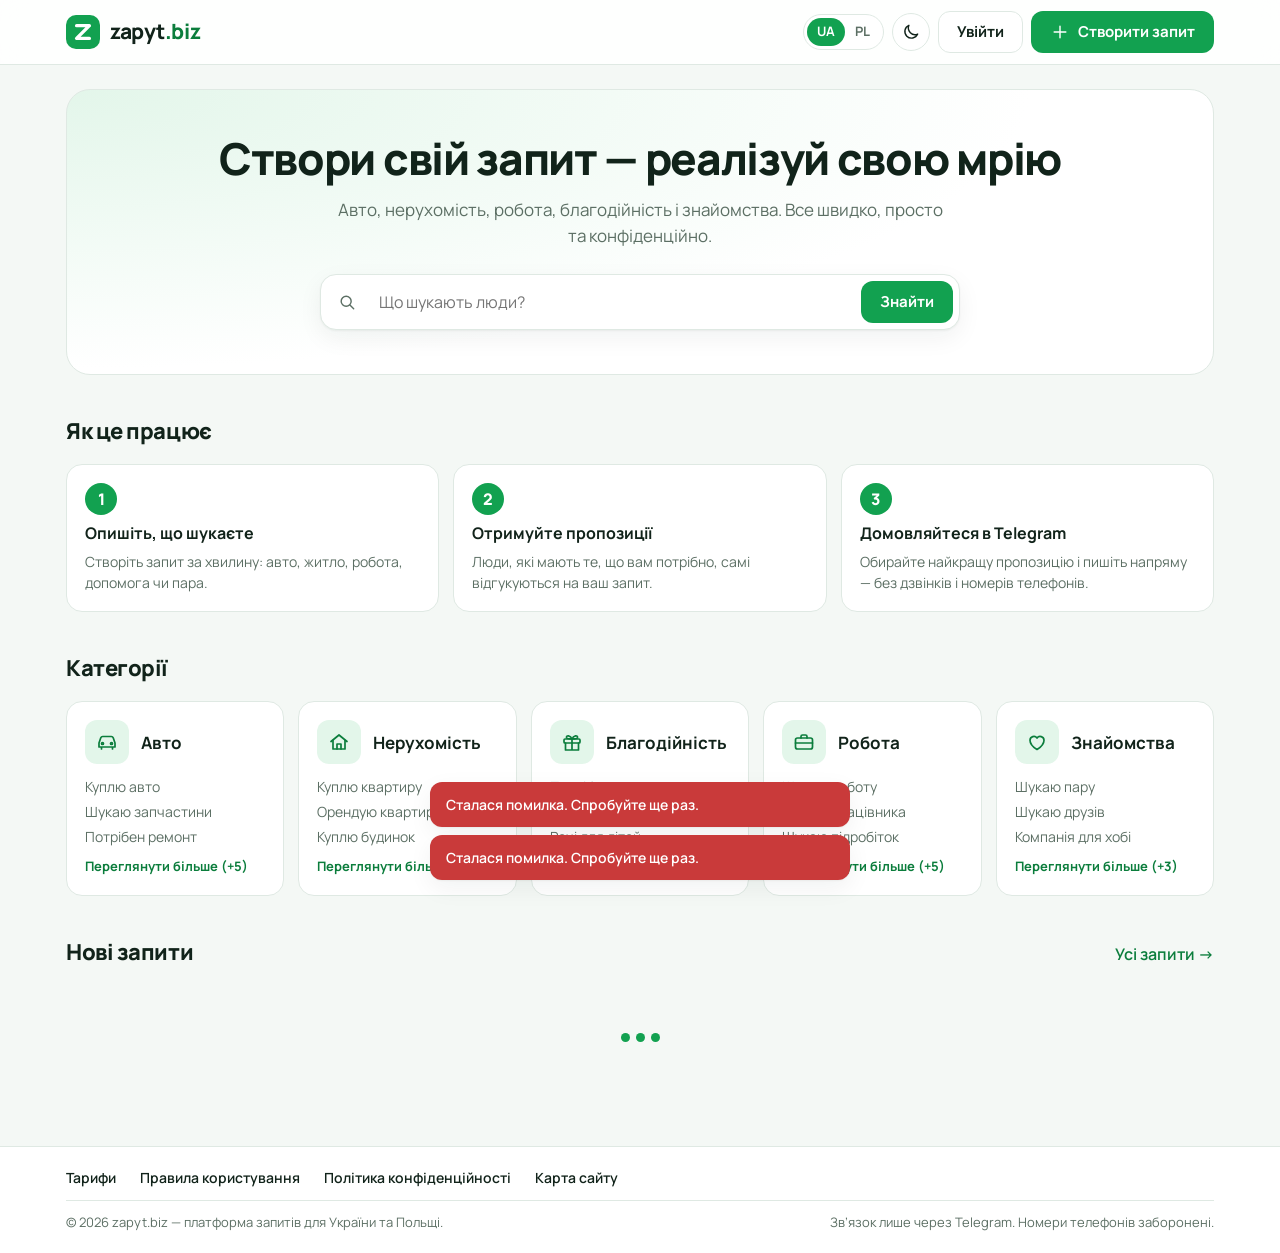
==== commit 9239bfdb: "Більше підкатегорій і кнопка «Переглянути більше» в кожній категорії Co-Authored-By: Claude Opus 5.5" ====
--- a/public/index.html
+++ b/public/index.html
@@ -18,7 +18,7 @@
   <link rel="preconnect" href="https://fonts.googleapis.com">
   <link rel="preconnect" href="https://fonts.gstatic.com" crossorigin>
   <link href="https://fonts.googleapis.com/css2?family=Manrope:wght@400;500;600;700;800&display=swap" rel="stylesheet">
-  <link rel="stylesheet" href="styles.css?v=4">
+  <link rel="stylesheet" href="styles.css?v=6">
 </head>
 <body>
   <div class="demo-banner" id="demo-banner" hidden></div>
@@ -41,9 +41,9 @@
   <div id="modal-root"></div>
   <div id="toasts" aria-live="polite"></div>
 
-  <script src="i18n.js?v=4"></script>
-  <script src="pages.js?v=4"></script>
-  <script src="demo-api.js?v=4"></script>
-  <script src="app.js?v=4"></script>
+  <script src="i18n.js?v=6"></script>
+  <script src="pages.js?v=6"></script>
+  <script src="demo-api.js?v=6"></script>
+  <script src="app.js?v=6"></script>
 </body>
 </html>
--- a/public/styles.css
+++ b/public/styles.css
@@ -151,6 +151,9 @@
 .cat-icon .icon { width: 24px; height: 24px; }
 .cat-subs { display: flex; flex-direction: column; gap: 4px; margin-top: 12px; font-size: 14px; color: var(--muted); }
 .cat-subs a:hover { color: var(--green-text); }
+.more-btn { margin-top: 10px; padding: 0; border: 0; background: none; color: var(--green-text); font: inherit; font-size: 13px; font-weight: 700; cursor: pointer; }
+.more-btn:hover { text-decoration: underline; }
+.chip-more { border-style: dashed; color: var(--green-text); background: none; font: inherit; font-size: 13px; font-weight: 600; cursor: pointer; }
 
 /* Картки */
 .grid { display: grid; grid-template-columns: repeat(auto-fill, minmax(230px, 1fr)); gap: 16px; }
@@ -408,6 +411,41 @@
 .slide-empty { display: grid; place-items: center; padding: 120px 16px 16px; }
 .slide-empty .empty { width: 100%; }
 
+/* Лайки та коментарі */
+.social-counts { display: flex; gap: 12px; color: var(--muted); font-size: 13px; font-weight: 600; }
+.social-counts > span { display: inline-flex; align-items: center; gap: 4px; }
+.social-counts .icon { width: 15px; height: 15px; }
+.social-counts .liked { color: #e0245e; }
+.liked .icon { fill: currentColor; }
+.reactions { display: flex; gap: 8px; margin-top: 4px; }
+.react { display: inline-flex; align-items: center; gap: 6px; height: 38px; padding: 0 14px; border-radius: 999px; border: 1px solid var(--border); background: var(--surface); color: var(--text); font: inherit; font-weight: 700; font-size: 14px; cursor: pointer; }
+.react:hover { border-color: var(--green); }
+.react.liked { color: #e0245e; border-color: #f3b4c7; background: color-mix(in srgb, #e0245e 8%, var(--surface)); }
+.comments { display: grid; gap: 12px; margin-top: 12px; }
+.comment-list { display: grid; }
+.comment { display: flex; gap: 10px; padding: 12px 0; border-top: 1px solid var(--border); }
+.comment:first-child { border-top: 0; padding-top: 4px; }
+.comment-body { display: grid; gap: 4px; min-width: 0; flex: 1; }
+.comment-head { display: flex; align-items: center; flex-wrap: wrap; gap: 4px 8px; }
+.comment-head b { font-size: 14px; }
+.comment-tag { padding: 1px 8px; border-radius: 999px; background: var(--green-soft); color: var(--green-text); font-size: 11px; font-weight: 700; }
+.comment-body p { font-size: 15px; }
+.comment-del { margin-left: auto; width: 26px; height: 26px; display: grid; place-items: center; padding: 0; border: 0; border-radius: 50%; background: none; color: var(--muted); cursor: pointer; }
+.comment-del:hover { background: var(--surface-2); color: var(--danger); }
+.comment-del .icon { width: 14px; height: 14px; }
+.comment-empty { padding: 4px 0; }
+.comment-form { display: flex; gap: 8px; align-items: flex-end; }
+.comment-form textarea { min-height: 44px; flex: 1; }
+.comment-form .btn { flex: none; }
+.comments-sheet { max-height: 86vh; display: flex; flex-direction: column; }
+.comments-sheet .comments { min-height: 0; flex: 1; display: flex; flex-direction: column; }
+.comments-sheet .comment-list { overflow-y: auto; max-height: 52vh; overscroll-behavior: contain; }
+.slide-rail { position: absolute; right: 12px; bottom: 12px; z-index: 1; display: grid; gap: 10px; }
+.rail-btn { width: 52px; display: grid; justify-items: center; gap: 2px; padding: 8px 0 6px; border: 0; border-radius: 16px; background: rgba(0, 0, 0, .45); color: #fff; font: inherit; font-size: 12px; font-weight: 700; cursor: pointer; }
+.rail-btn .icon { width: 26px; height: 26px; }
+.rail-btn.liked { color: #ff4d7d; }
+.slide-media .slide-count { right: auto; left: 12px; }
+
 /* Нижня панель для пропозиції */
 .sheet-backdrop { place-items: end center; padding: 0; }
 .sheet { max-width: 640px; border-radius: 22px 22px 0 0; text-align: left; padding-bottom: calc(26px + env(safe-area-inset-bottom)); }
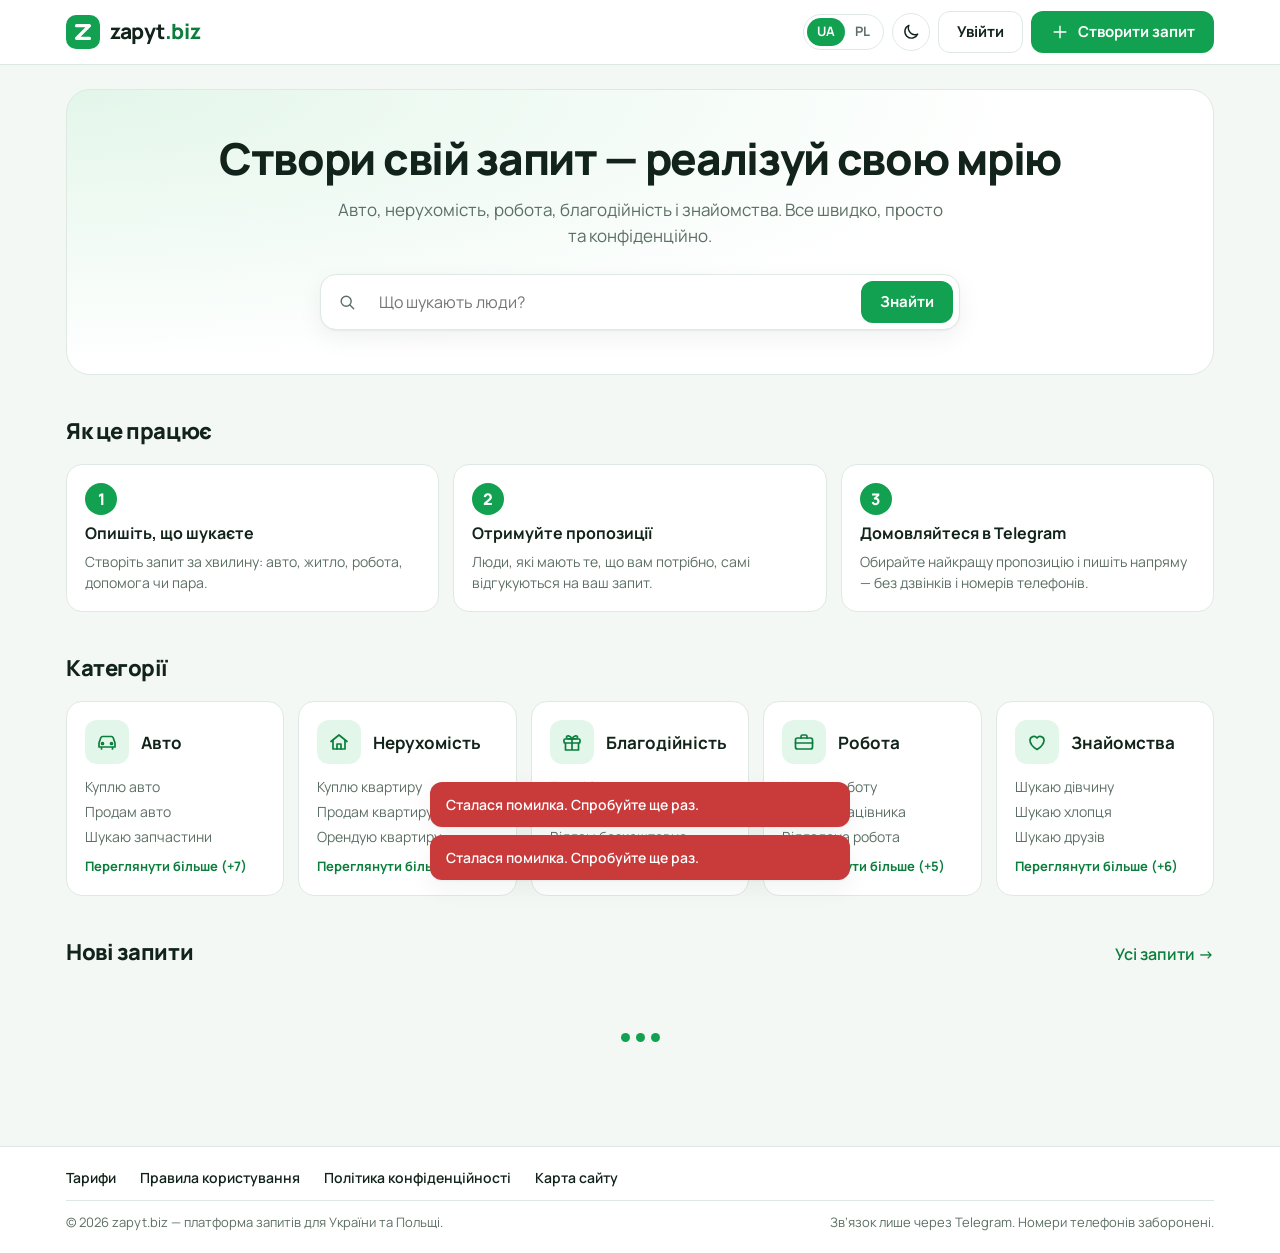
==== commit a0b15cd3: "Підкатегорії за списком замовника: продаж авто й нерухомості, «Надам допомогу», «Віддам безкоштовно»" ====
--- a/public/index.html
+++ b/public/index.html
@@ -18,7 +18,7 @@
   <link rel="preconnect" href="https://fonts.googleapis.com">
   <link rel="preconnect" href="https://fonts.gstatic.com" crossorigin>
   <link href="https://fonts.googleapis.com/css2?family=Manrope:wght@400;500;600;700;800&display=swap" rel="stylesheet">
-  <link rel="stylesheet" href="styles.css?v=6">
+  <link rel="stylesheet" href="styles.css?v=7">
 </head>
 <body>
   <div class="demo-banner" id="demo-banner" hidden></div>
@@ -41,9 +41,9 @@
   <div id="modal-root"></div>
   <div id="toasts" aria-live="polite"></div>
 
-  <script src="i18n.js?v=6"></script>
-  <script src="pages.js?v=6"></script>
-  <script src="demo-api.js?v=6"></script>
-  <script src="app.js?v=6"></script>
+  <script src="i18n.js?v=7"></script>
+  <script src="pages.js?v=7"></script>
+  <script src="demo-api.js?v=7"></script>
+  <script src="app.js?v=7"></script>
 </body>
 </html>
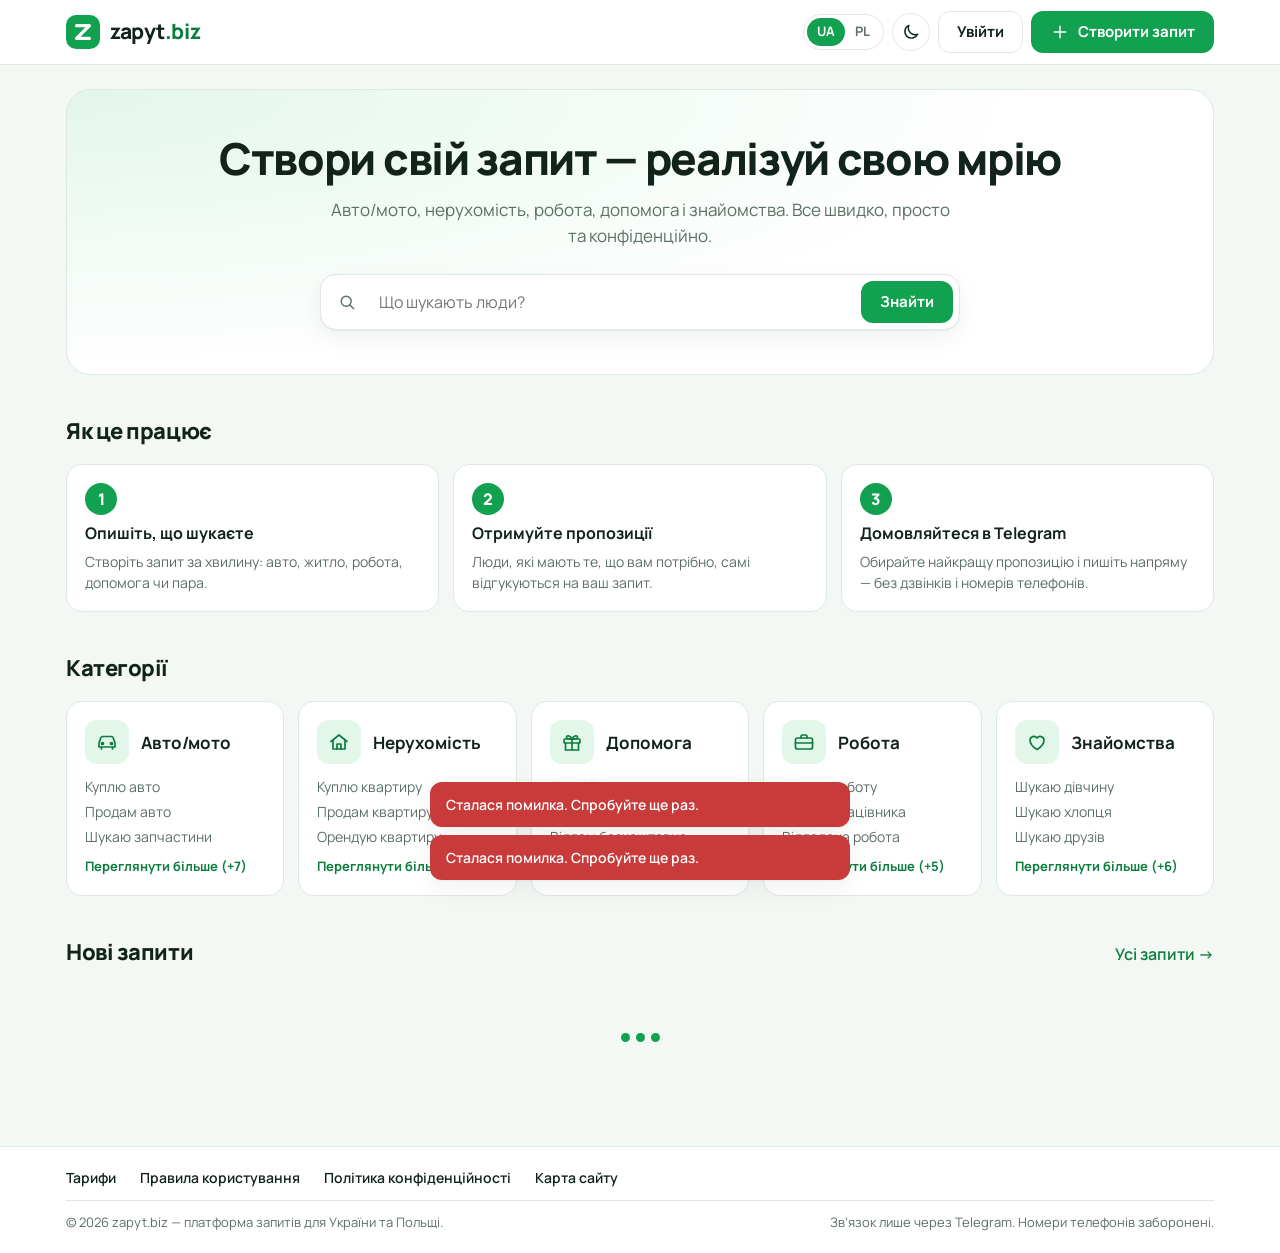
==== commit 91cf274b: "Категорії перейменовано: «Авто/мото» та «Допомога» Co-Authored-By: Claude Opus 5.5 <noreply@anthropi" ====
--- a/public/index.html
+++ b/public/index.html
@@ -3,8 +3,8 @@
 <head>
   <meta charset="utf-8">
   <meta name="viewport" content="width=device-width, initial-scale=1">
-  <title>zapyt.biz — запити на авто, нерухомість, роботу</title>
-  <meta name="description" content="zapyt.biz — платформа запитів: авто, нерухомість, благодійність, робота, знайомства. Platforma zapytań po ukraińsku i po polsku.">
+  <title>zapyt.biz — запити на авто/мото, нерухомість, роботу</title>
+  <meta name="description" content="zapyt.biz — платформа запитів: авто/мото, нерухомість, допомога, робота, знайомства. Platforma zapytań po ukraińsku i po polsku.">
   <meta name="theme-color" content="#12a150">
   <link rel="icon" href="data:image/svg+xml,%3Csvg xmlns='http://www.w3.org/2000/svg' viewBox='0 0 32 32'%3E%3Crect width='32' height='32' rx='9' fill='%2312a150'/%3E%3Cpath d='M10 10h12l-12 12h12' fill='none' stroke='%23fff' stroke-width='3.2' stroke-linecap='round' stroke-linejoin='round'/%3E%3C/svg%3E">
   <script>
@@ -18,7 +18,7 @@
   <link rel="preconnect" href="https://fonts.googleapis.com">
   <link rel="preconnect" href="https://fonts.gstatic.com" crossorigin>
   <link href="https://fonts.googleapis.com/css2?family=Manrope:wght@400;500;600;700;800&display=swap" rel="stylesheet">
-  <link rel="stylesheet" href="styles.css?v=7">
+  <link rel="stylesheet" href="styles.css?v=8">
 </head>
 <body>
   <div class="demo-banner" id="demo-banner" hidden></div>
@@ -41,9 +41,9 @@
   <div id="modal-root"></div>
   <div id="toasts" aria-live="polite"></div>
 
-  <script src="i18n.js?v=7"></script>
-  <script src="pages.js?v=7"></script>
-  <script src="demo-api.js?v=7"></script>
-  <script src="app.js?v=7"></script>
+  <script src="i18n.js?v=8"></script>
+  <script src="pages.js?v=8"></script>
+  <script src="demo-api.js?v=8"></script>
+  <script src="app.js?v=8"></script>
 </body>
 </html>
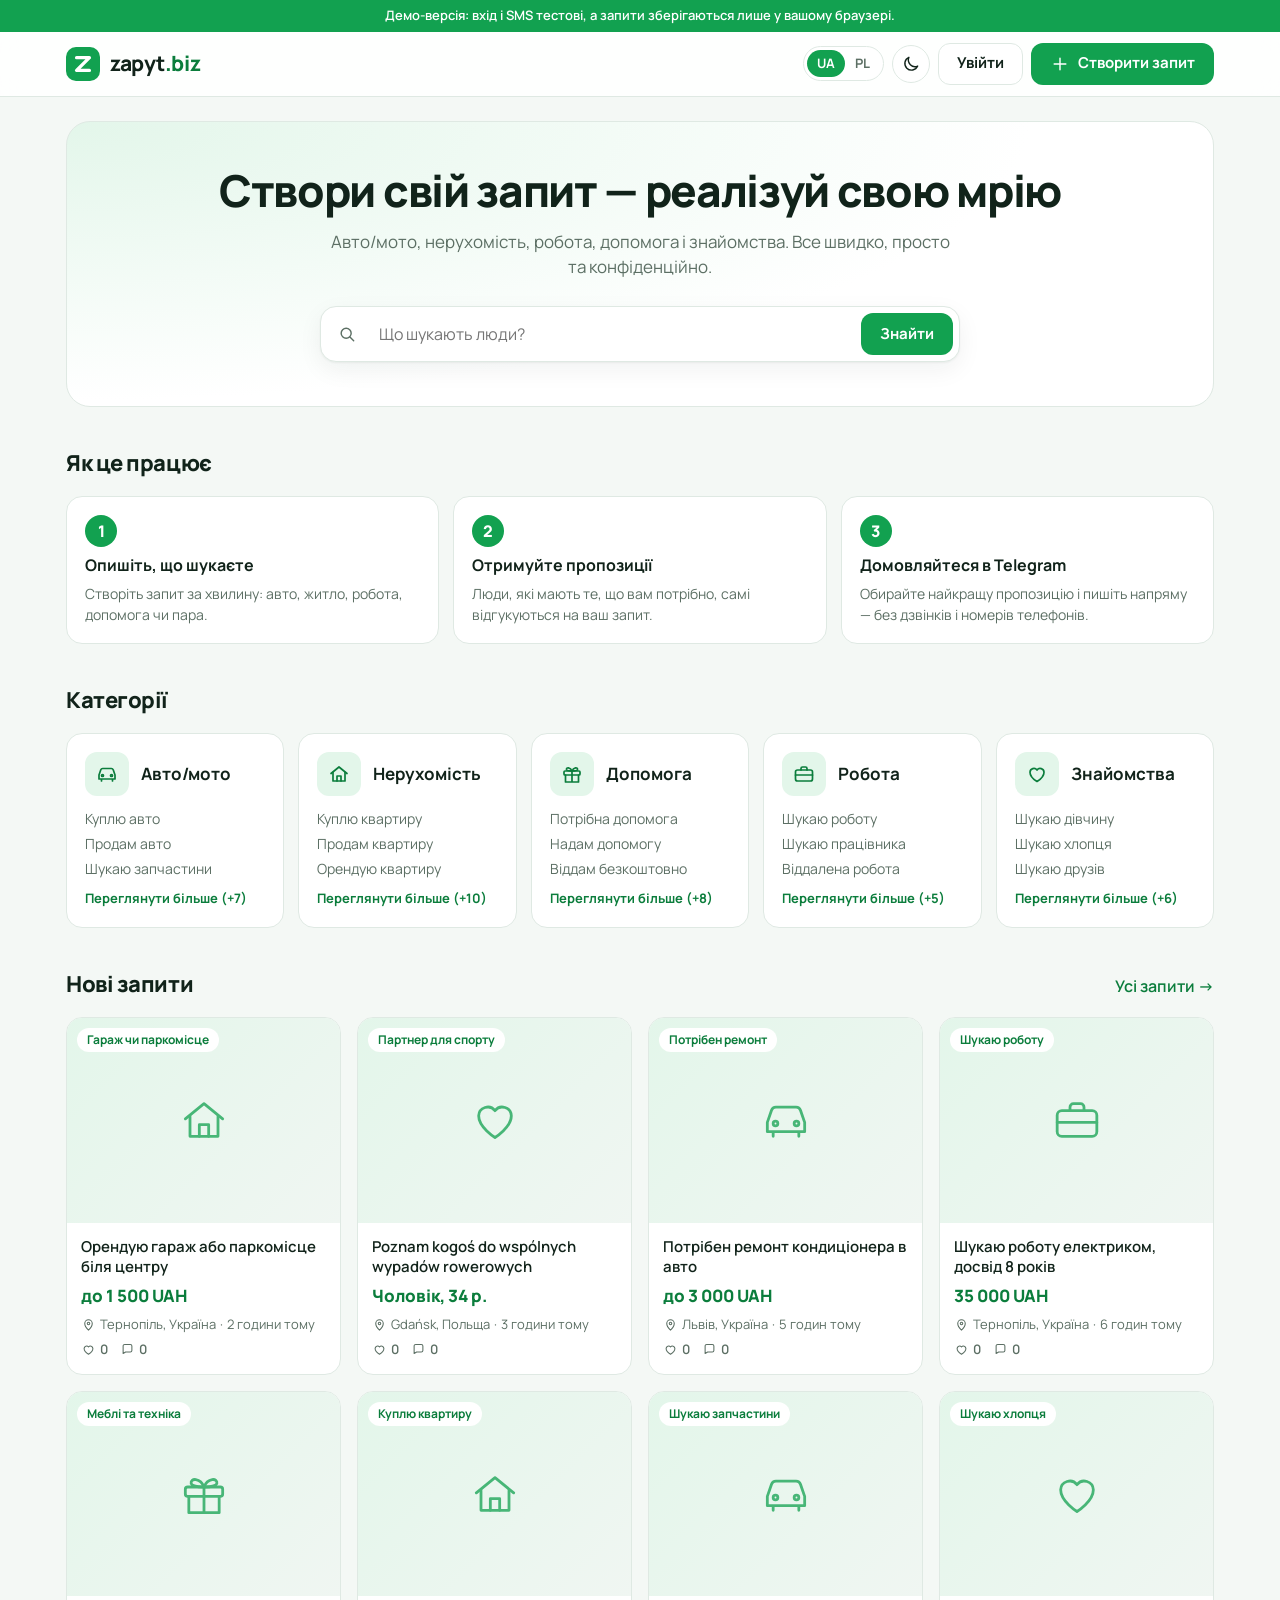
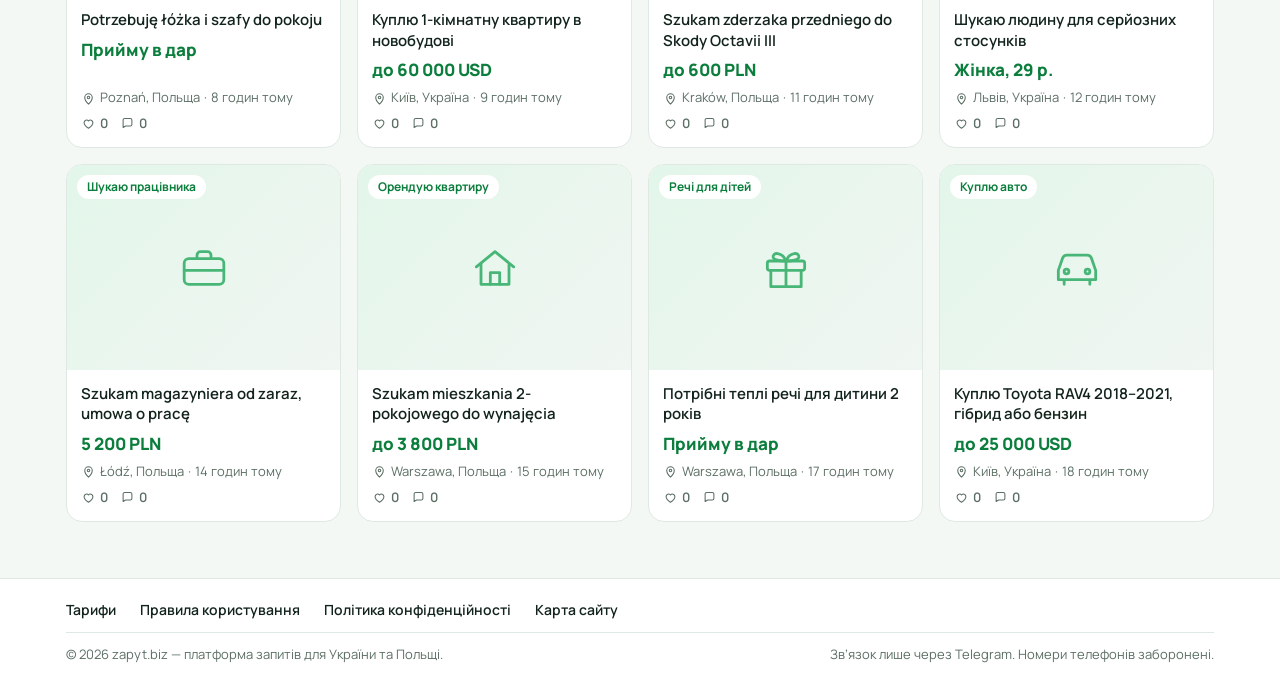
==== commit 25a8e128: "Демо-режим визначається файлом mode.js, а не адресою github.io — щоб сайт працював і на власному дом" ====
--- a/public/index.html
+++ b/public/index.html
@@ -18,7 +18,7 @@
   <link rel="preconnect" href="https://fonts.googleapis.com">
   <link rel="preconnect" href="https://fonts.gstatic.com" crossorigin>
   <link href="https://fonts.googleapis.com/css2?family=Manrope:wght@400;500;600;700;800&display=swap" rel="stylesheet">
-  <link rel="stylesheet" href="styles.css?v=8">
+  <link rel="stylesheet" href="styles.css?v=9">
 </head>
 <body>
   <div class="demo-banner" id="demo-banner" hidden></div>
@@ -41,9 +41,10 @@
   <div id="modal-root"></div>
   <div id="toasts" aria-live="polite"></div>
 
-  <script src="i18n.js?v=8"></script>
-  <script src="pages.js?v=8"></script>
-  <script src="demo-api.js?v=8"></script>
-  <script src="app.js?v=8"></script>
+  <script src="mode.js?v=9"></script>
+  <script src="i18n.js?v=9"></script>
+  <script src="pages.js?v=9"></script>
+  <script src="demo-api.js?v=9"></script>
+  <script src="app.js?v=9"></script>
 </body>
 </html>
